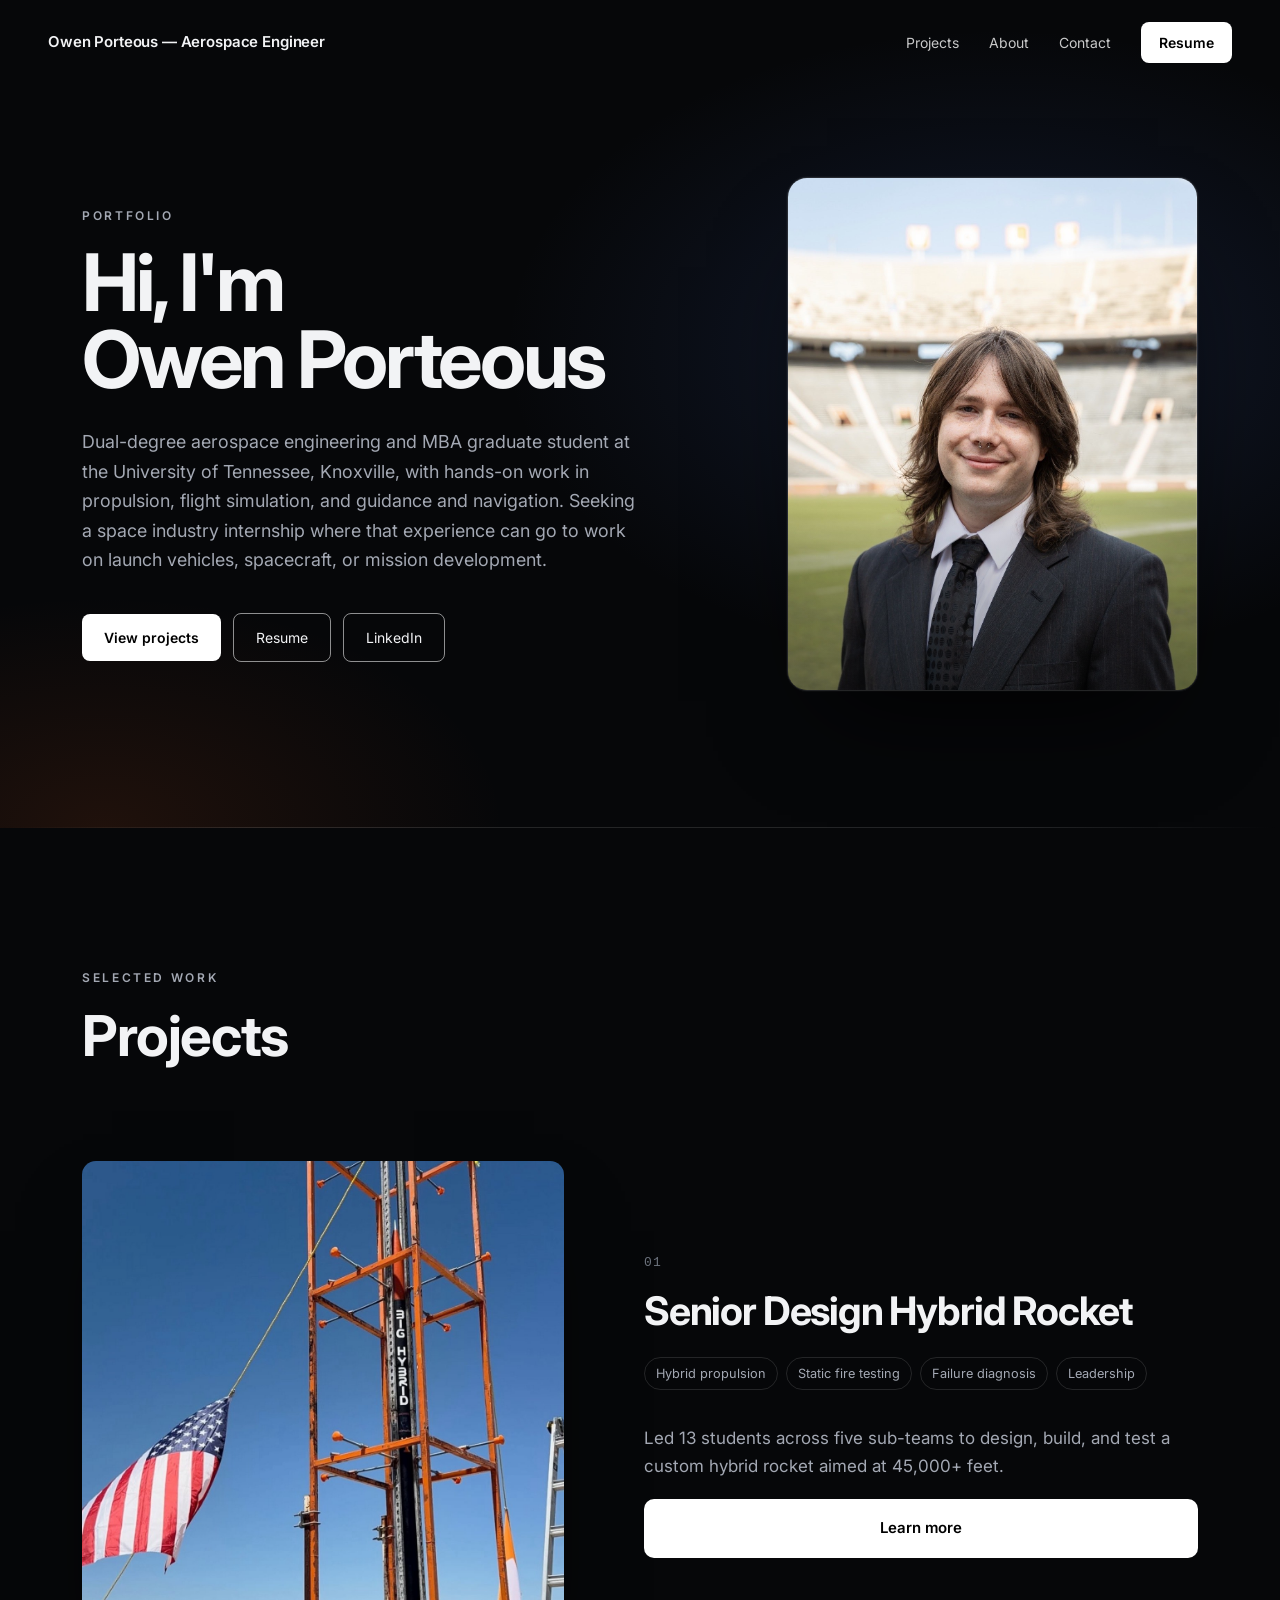
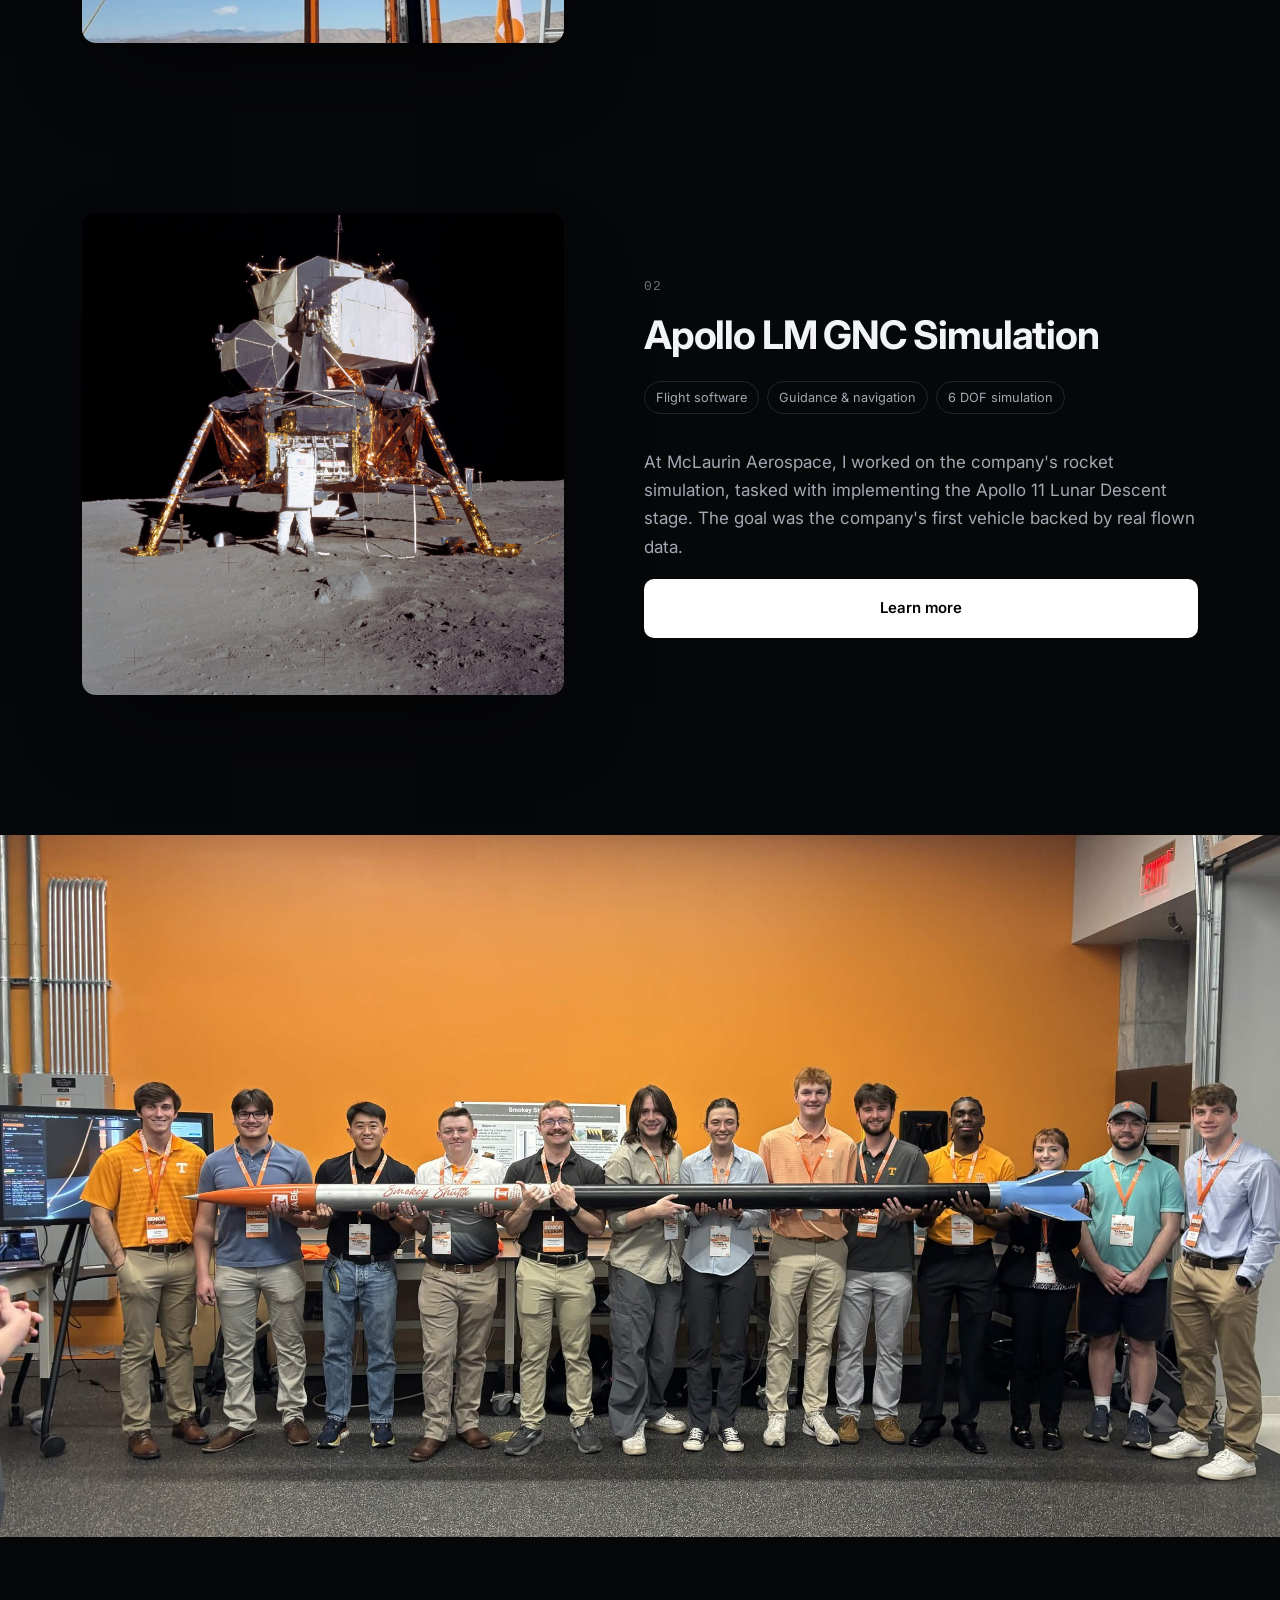
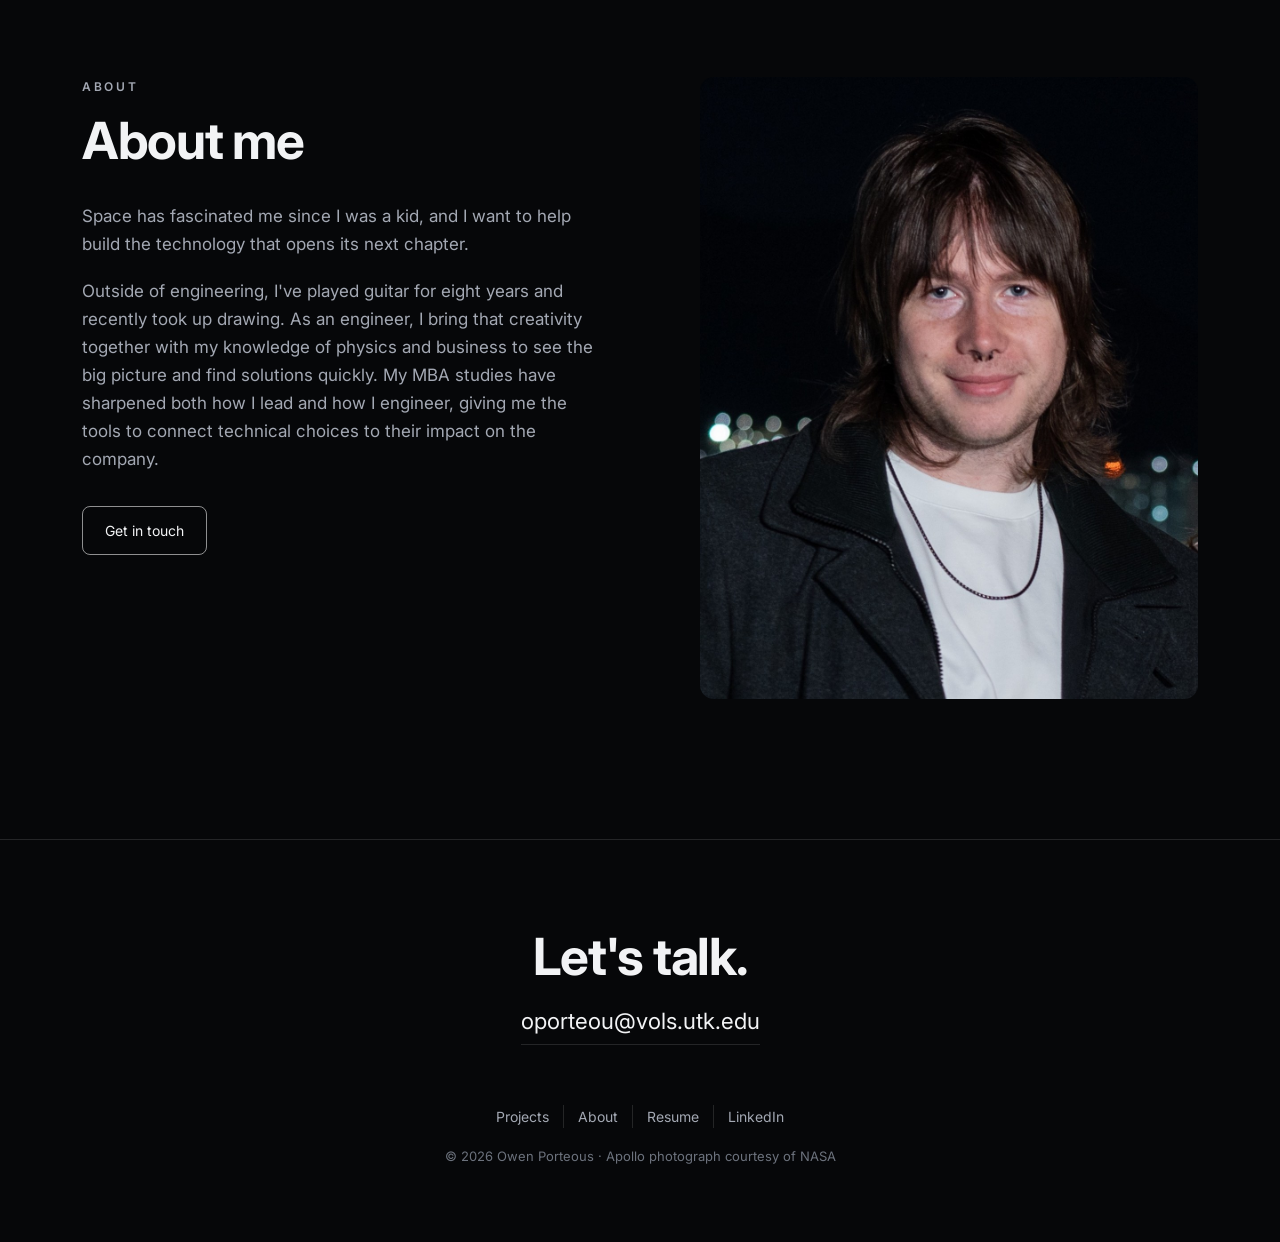
==== index.html @ 9fbc8aa0 "Add files via upload" ====
<!doctype html>
<html lang="en">
<head>
  <meta charset="utf-8">
  <meta name="viewport" content="width=device-width, initial-scale=1">
  <title>Owen Porteous — Portfolio</title>
  <meta name="description" content="Portfolio of Owen Porteous, a dual-degree aerospace engineering and MBA graduate student at the University of Tennessee, Knoxville.">
  <link rel="icon" href="assets/favicon.svg" type="image/svg+xml">
  <link rel="icon" href="assets/favicon-32.png" sizes="32x32" type="image/png">
  <link rel="apple-touch-icon" href="assets/apple-touch-icon.png">
  <meta property="og:type" content="website">
  <meta property="og:title" content="Owen Porteous — Portfolio">
  <meta property="og:description" content="Portfolio of Owen Porteous, a dual-degree aerospace engineering and MBA graduate student at the University of Tennessee, Knoxville.">
  <meta property="og:image" content="assets/share-card.jpg">
  <meta name="twitter:card" content="summary_large_image">
  <link rel="preconnect" href="https://fonts.googleapis.com">
  <link rel="preconnect" href="https://fonts.gstatic.com" crossorigin>
  <link href="https://fonts.googleapis.com/css2?family=Inter:wght@400;500;600;700&display=swap" rel="stylesheet">
  <link rel="stylesheet" href="style.css">
</head>
<body>

  <nav class="nav">
    <a class="brand" href="index.html">Owen Porteous<span class="hide-sm"> — Aerospace Engineer</span></a>
    <div class="nav-links">
      <a href="#projects">Projects</a>
      <a href="#about" class="hide-sm">About</a>
      <a href="#contact" class="hide-sm">Contact</a>
      <a class="btn-resume" href="assets/Owen-Porteous-Resume.pdf" target="_blank" rel="noopener">Resume</a>
    </div>
  </nav>

  <header class="intro">
    <div class="intro-grid">
      <div class="intro-copy">
        <span class="eyebrow">Portfolio</span>
        <h1>Hi, I'm<br>Owen Porteous</h1>
        <p class="intro-sub">Dual-degree aerospace engineering and MBA graduate student at the University of Tennessee, Knoxville, with hands-on work in propulsion, flight simulation, and guidance and navigation. Seeking a space industry internship where that experience can go to work on launch vehicles, spacecraft, or mission development.</p>
        <div class="intro-actions">
          <a class="btn-solid" href="#projects">View projects</a>
          <a class="btn-outline" href="assets/Owen-Porteous-Resume.pdf" target="_blank" rel="noopener">Resume</a>
          <a class="btn-outline" href="https://www.linkedin.com/in/OwenPorteous" target="_blank" rel="noopener">LinkedIn</a>
        </div>
      </div>
      <figure class="headshot">
        <img class="fill" src="assets/headshot.jpg" alt="Portrait of Owen Porteous" style="object-position: 50% 32%">
      </figure>
    </div>
  </header>

  <section class="section" id="projects">
    <div class="wrap">
      <span class="eyebrow reveal">Selected work</span>
      <h2 class="section-title reveal">Projects</h2>

      <article class="project-row reveal">
        <a class="project-media" href="hybrid-rocket.html">
          <img class="fill" src="assets/launch-stand.jpg" alt="Hybrid rocket on the launch tower in the Mojave Desert" style="object-position: 50% 38%">
        </a>
        <div class="project-text">
          <span class="project-num">01</span>
          <h3>Senior Design Hybrid Rocket</h3>
          <ul class="tags">
            <li>Hybrid propulsion</li>
            <li>Static fire testing</li>
            <li>Failure diagnosis</li>
            <li>Leadership</li>
          </ul>
          <p>Led 13 students across five sub-teams to design, build, and test a custom hybrid rocket aimed at 45,000+ feet.</p>
          <a class="btn-block" href="hybrid-rocket.html">Learn more</a>
        </div>
      </article>

      <article class="project-row reveal">
        <a class="project-media" href="mclaurin-apollo-11.html">
          <img class="fill" src="assets/nasa-lm-eagle-surface.jpg" alt="The Apollo 11 Lunar Module Eagle on the lunar surface (NASA photo AS11-40-5927)" style="object-position: 50% 45%">
        </a>
        <div class="project-text">
          <span class="project-num">02</span>
          <h3>Apollo LM GNC Simulation</h3>
          <ul class="tags">
            <li>Flight software</li>
            <li>Guidance &amp; navigation</li>
            <li>6 DOF simulation</li>
          </ul>
          <p>At McLaurin Aerospace, I worked on the company's rocket simulation, tasked with implementing the Apollo 11 Lunar Descent stage. The goal was the company's first vehicle backed by real flown data.</p>
          <a class="btn-block" href="mclaurin-apollo-11.html">Learn more</a>
        </div>
      </article>
    </div>
  </section>

  <div class="band">
    <img class="fill" src="assets/team-expo.jpg" alt="The 13-person senior design team holding the rocket" style="object-position: 50% 52%">
  </div>

  <section class="section" id="about">
    <div class="wrap about">
      <div class="reveal">
        <span class="eyebrow">About</span>
        <h2>About me</h2>
        <p>Space has fascinated me since I was a kid, and I want to help build the technology that opens its next chapter.</p>
        <p>Outside of engineering, I've played guitar for eight years and recently took up drawing. As an engineer, I bring that creativity together with my knowledge of physics and business to see the big picture and find solutions quickly. My MBA studies have sharpened both how I lead and how I engineer, giving me the tools to connect technical choices to their impact on the company.</p>
        <a class="btn-outline" href="#contact">Get in touch</a>
      </div>
      <figure class="reveal">
        <div class="about-photo">
          <img class="fill" src="assets/about.jpg" alt="Owen Porteous at night with city lights behind" style="object-position: 50% 40%">
        </div>
      </figure>
    </div>
  </section>

  <footer class="footer" id="contact">
    <div class="wrap">
      <h2 class="footer-cta reveal">Let's talk.</h2>
      <a class="footer-email" href="mailto:oporteou@vols.utk.edu">oporteou@vols.utk.edu</a>
      <div class="footer-links">
        <a href="#projects">Projects</a>
        <a href="#about">About</a>
        <a href="assets/Owen-Porteous-Resume.pdf" target="_blank" rel="noopener">Resume</a>
        <a href="https://www.linkedin.com/in/OwenPorteous" target="_blank" rel="noopener">LinkedIn</a>
      </div>
      <p class="copyright">© 2026 Owen Porteous · Apollo photograph courtesy of NASA</p>
    </div>
  </footer>

  <script src="script.js"></script>
</body>
</html>
---- style.css ----
:root {
  --bg: #060709;
  --bg-raised: #0d0f13;
  --line: rgba(255, 255, 255, 0.12);
  --text: #f2f3f5;
  --muted: #a3a8b3;
  --faint: #6c727d;
  --max: 1180px;
  --radius: 14px;
  --ease: cubic-bezier(0.2, 0.7, 0.2, 1);
}

* { box-sizing: border-box; }
html { scroll-behavior: smooth; }
body {
  margin: 0;
  background: var(--bg);
  color: var(--text);
  font-family: "Inter", system-ui, -apple-system, "Segoe UI", Roboto, sans-serif;
  font-size: 17px;
  line-height: 1.65;
  -webkit-font-smoothing: antialiased;
}
a { color: inherit; text-decoration: none; }
img { max-width: 100%; display: block; }
h1, h2, h3 { margin: 0; letter-spacing: -0.025em; line-height: 1.05; font-weight: 700; }
p { margin: 0 0 1.1em; }

.wrap { max-width: var(--max); margin: 0 auto; padding: 0 32px; }

.nav {
  position: fixed;
  inset: 0 0 auto 0;
  z-index: 50;
  display: flex;
  align-items: center;
  justify-content: space-between;
  padding: 22px 48px;
  transition: background 0.4s var(--ease), padding 0.4s var(--ease), border-color 0.4s;
  border-bottom: 1px solid transparent;
}
.nav.scrolled {
  background: rgba(6, 7, 9, 0.78);
  backdrop-filter: blur(14px);
  -webkit-backdrop-filter: blur(14px);
  padding: 14px 48px;
  border-color: var(--line);
}
.brand { font-weight: 600; font-size: 15px; letter-spacing: -0.01em; }
.nav-links { display: flex; align-items: center; gap: 30px; font-size: 14px; }
.nav-links a:not(.btn-resume) { color: rgba(255, 255, 255, 0.78); transition: color 0.2s; }
.nav-links a:not(.btn-resume):hover { color: #fff; }
.btn-resume {
  padding: 9px 18px;
  border-radius: 8px;
  background: #fff;
  color: #000;
  font-weight: 600;
  transition: transform 0.2s var(--ease), background 0.2s;
}
.btn-resume:hover { transform: translateY(-1px); background: #e6e8ec; }

.hero {
  position: relative;
  height: 100vh;
  min-height: 640px;
  display: flex;
  align-items: flex-end;
  overflow: hidden;
}
.hero-media { position: absolute; inset: 0; animation: slow-zoom 9s var(--ease) both; }
.hero::after {
  content: "";
  position: absolute;
  inset: 0;
  background:
    linear-gradient(90deg, rgba(6, 7, 9, 0.6) 0%, rgba(6, 7, 9, 0.25) 45%, rgba(6, 7, 9, 0) 70%),
    linear-gradient(180deg, rgba(6, 7, 9, 0.35) 0%, rgba(6, 7, 9, 0) 35%, rgba(6, 7, 9, 0.2) 60%, var(--bg) 100%);
  pointer-events: none;
}
.hero-copy { position: relative; z-index: 2; padding: 0 48px 110px; max-width: 900px; }
.hero h1 { font-size: clamp(3rem, 7.4vw, 6.6rem); letter-spacing: -0.04em; line-height: 0.95; }
@keyframes slow-zoom { from { transform: scale(1.12); } to { transform: scale(1); } }

.intro {
  position: relative;
  min-height: 92vh;
  display: flex;
  align-items: center;
  padding: 140px 0 100px;
  overflow: hidden;
  background:
    radial-gradient(ellipse 55% 55% at 78% 42%, rgba(70, 105, 190, 0.20) 0%, transparent 70%),
    radial-gradient(ellipse 45% 40% at 8% 100%, rgba(217, 89, 28, 0.12) 0%, transparent 70%),
    var(--bg);
}
.intro::after {
  content: "";
  position: absolute;
  inset: auto 0 0 0;
  height: 1px;
  background: linear-gradient(90deg, transparent, var(--line) 20%, var(--line) 80%, transparent);
}
.intro-grid {
  width: 100%;
  max-width: var(--max);
  margin: 0 auto;
  padding: 0 32px;
  display: grid;
  grid-template-columns: 1.2fr 0.8fr;
  gap: 88px;
  align-items: center;
}
.intro h1 { font-size: clamp(3rem, 6.2vw, 5.4rem); letter-spacing: -0.04em; line-height: 0.98; }
.intro-sub { margin: 28px 0 38px; max-width: 560px; font-size: clamp(1.05rem, 1.4vw, 1.2rem); color: var(--muted); }
.intro-actions { display: flex; flex-wrap: wrap; gap: 12px; align-items: center; }
.intro-actions .btn-outline { margin-top: 0; }
.btn-solid {
  display: inline-block;
  padding: 12px 22px;
  border-radius: 8px;
  background: #fff;
  color: #000;
  font-size: 14px;
  font-weight: 600;
  transition: background 0.25s, transform 0.25s var(--ease);
}
.btn-solid:hover { background: #e6e8ec; transform: translateY(-1px); }
.headshot {
  position: relative;
  aspect-ratio: 4 / 5;
  border-radius: 20px;
  overflow: hidden;
  border: 1px solid var(--line);
  box-shadow: 0 50px 100px -40px rgba(0, 0, 0, 0.9), 0 0 0 1px rgba(255, 255, 255, 0.03);
}
.headshot::after {
  content: "";
  position: absolute;
  inset: 0;
  background: linear-gradient(180deg, transparent 60%, rgba(6, 7, 9, 0.35) 100%);
}
.intro-copy > * { animation: rise 1s var(--ease) both; }
.intro-copy > :nth-child(2) { animation-delay: 0.08s; }
.intro-copy > :nth-child(3) { animation-delay: 0.16s; }
.intro-copy > :nth-child(4) { animation-delay: 0.24s; }
.headshot { animation: rise 1.2s 0.1s var(--ease) both; }
@keyframes rise { from { opacity: 0; transform: translateY(24px); } to { opacity: 1; transform: none; } }

@media (prefers-reduced-motion: reduce) {
  .intro-copy > *, .headshot { animation: none; }
}
@media (max-width: 860px) {
  .intro { min-height: 0; padding: 110px 0 80px; }
  .intro-grid { grid-template-columns: 1fr; gap: 40px; padding: 0 22px; }
  .headshot { order: -1; width: 62%; max-width: 280px; }
}

.section { padding: 140px 0; }
.section + .section { border-top: 1px solid var(--line); }
.eyebrow {
  display: block;
  margin-bottom: 18px;
  font-size: 12px;
  font-weight: 600;
  letter-spacing: 0.22em;
  text-transform: uppercase;
  color: var(--muted);
}
.section-title { font-size: clamp(2.2rem, 4.4vw, 3.6rem); margin-bottom: 96px; }

.project-row {
  display: grid;
  grid-template-columns: 1fr 1.15fr;
  gap: 80px;
  align-items: center;
}
.project-row + .project-row { margin-top: 170px; }
.project-media {
  aspect-ratio: 1 / 1;
  border-radius: var(--radius);
  overflow: hidden;
  box-shadow: 0 40px 80px -30px rgba(0, 0, 0, 0.8);
}
.project-media > * { transition: transform 1.2s var(--ease); }
.project-row:hover .project-media > * { transform: scale(1.04); }
.project-num { font: 500 13px/1 ui-monospace, Consolas, monospace; color: var(--faint); letter-spacing: 0.1em; }
.project-text { container-type: inline-size; min-width: 0; }
.project-text h3 { margin: 16px 0 26px; font-size: clamp(1.2rem, 7.1cqi, 3rem); white-space: nowrap; letter-spacing: -0.03em; }
.project-text p { color: var(--muted); }
.tags { display: flex; flex-wrap: nowrap; gap: 8px; margin: 6px 0 34px; padding: 0; list-style: none; }
.tags li { padding: 5px 11px; border: 1px solid var(--line); border-radius: 999px; font-size: clamp(11px, 2.3cqi, 13px); color: var(--muted); white-space: nowrap; }
.btn-block {
  display: block;
  width: 100%;
  padding: 17px;
  border-radius: 10px;
  background: #fff;
  color: #000;
  font-size: 15px;
  font-weight: 600;
  text-align: center;
  transition: background 0.25s, transform 0.25s var(--ease);
}
.btn-block:hover { background: #e6e8ec; transform: translateY(-2px); }

.band { position: relative; height: 78vh; min-height: 440px; overflow: hidden; }

.about { display: grid; grid-template-columns: 1.05fr 1fr; gap: 96px; align-items: start; }
.about h2 { font-size: clamp(2.2rem, 4vw, 3.2rem); margin-bottom: 34px; }
.about p { color: var(--muted); }
.btn-outline {
  display: inline-block;
  margin-top: 14px;
  padding: 12px 22px;
  border: 1px solid rgba(255, 255, 255, 0.55);
  border-radius: 8px;
  font-size: 14px;
  transition: background 0.25s, color 0.25s;
}
.btn-outline:hover { background: #fff; color: #000; }
figure { margin: 0; }
.about-photo { aspect-ratio: 4 / 5; border-radius: var(--radius); overflow: hidden; }

.footer { padding: 90px 0 60px; border-top: 1px solid var(--line); text-align: center; }
.footer-cta { font-size: clamp(2rem, 4vw, 3.2rem); margin-bottom: 20px; }
.footer-email { display: inline-block; font-size: clamp(1.1rem, 2vw, 1.4rem); border-bottom: 1px solid var(--line); padding-bottom: 4px; margin-bottom: 60px; }
.footer-links { display: flex; justify-content: center; flex-wrap: wrap; gap: 0; font-size: 14px; }
.footer-links a { padding: 0 14px; color: var(--muted); }
.footer-links a + a { border-left: 1px solid var(--line); }
.footer-links a:hover { color: #fff; }
.copyright { margin-top: 18px; font-size: 13px; color: var(--faint); }

.project-hero { height: 88vh; }
.project-hero h1 { font-size: clamp(2.8rem, 6.4vw, 5.6rem); }
.back-link { display: inline-block; margin-bottom: 26px; font-size: 13px; letter-spacing: 0.14em; text-transform: uppercase; color: rgba(255, 255, 255, 0.7); }
.back-link:hover { color: #fff; }

.facts { display: grid; grid-template-columns: repeat(4, 1fr); border-top: 1px solid var(--line); border-bottom: 1px solid var(--line); }
.fact { padding: 30px 24px; }
.fact + .fact { border-left: 1px solid var(--line); }
.fact dt { font-size: 12px; font-weight: 600; letter-spacing: 0.18em; text-transform: uppercase; color: var(--faint); margin-bottom: 8px; }
.fact dd { margin: 0; font-size: 16px; }

.prose { max-width: 760px; }
.prose h2, .split h2 { font-size: clamp(1.8rem, 3vw, 2.4rem); margin-bottom: 28px; }
.prose p, .split p { color: var(--muted); }
.story { padding: 120px 0 0; }
.split { display: grid; grid-template-columns: 1fr 1fr; gap: 80px; align-items: center; }
.split.flip > :first-child { order: 2; }
.split-media { aspect-ratio: 4 / 3; border-radius: var(--radius); overflow: hidden; }
.gallery { display: grid; grid-template-columns: 1fr 1fr; gap: 20px; margin-top: 120px; }
.gallery .shot { aspect-ratio: 3 / 2; border-radius: var(--radius); overflow: hidden; }
.gallery .shot.wide { grid-column: 1 / -1; aspect-ratio: 21 / 9; }
.callout { margin: 120px 0 0; padding: 48px 0 0; border-top: 1px solid var(--line); }
.callout h2 { font-size: clamp(1.8rem, 3vw, 2.4rem); margin-bottom: 18px; }
.callout p { color: var(--muted); }

.next { position: relative; display: flex; align-items: flex-end; height: 70vh; min-height: 420px; margin-top: 160px; overflow: hidden; }
.next > .fill { transition: transform 1.4s var(--ease); }
.next:hover > .fill { transform: scale(1.04); }
.next::after { content: ""; position: absolute; inset: 0; background: linear-gradient(180deg, rgba(6, 7, 9, 0.1), rgba(6, 7, 9, 0.85)); }
.next-copy { position: relative; z-index: 2; padding: 0 48px 80px; }
.next-copy h2 { font-size: clamp(2.4rem, 5.4vw, 4.6rem); }
.next-copy .eyebrow { color: rgba(255, 255, 255, 0.7); }

.fill { width: 100%; height: 100%; object-fit: cover; display: block; }
video.fill { background: #000; }

.diagram { background: #fff; display: grid; place-items: center; padding: 24px; }
.diagram img { width: 100%; height: 100%; object-fit: contain; }
.split-media.diagram--wide { aspect-ratio: auto; }
.diagram--wide img { height: auto; }

.split-media.video { aspect-ratio: 16 / 9; }

.infra { display: grid; grid-template-columns: repeat(3, 1fr); border-top: 1px solid var(--line); border-bottom: 1px solid var(--line); }
.infra-item { padding: 34px 28px 30px; }
.infra-item + .infra-item { border-left: 1px solid var(--line); }
.infra-num { font: 500 13px/1 ui-monospace, Consolas, monospace; color: var(--faint); letter-spacing: 0.1em; }
.infra-item h3 { margin: 14px 0 14px; font-size: 1.25rem; letter-spacing: -0.02em; line-height: 1.2; }
.infra-item p { margin: 0; color: var(--muted); font-size: 0.95rem; }
.story > h2 { font-size: clamp(1.8rem, 3vw, 2.4rem); margin-bottom: 36px; }
@media (max-width: 860px) {
  .infra { grid-template-columns: 1fr; }
  .infra-item + .infra-item { border-left: 0; border-top: 1px solid var(--line); }
  .infra-item { padding: 28px 4px; }
}

.split-media.logo-card {
  aspect-ratio: auto;
  width: fit-content;
  max-width: 100%;
  margin: 0 auto;
  padding: 24px 32px;
  background: #fff;
  box-shadow: 0 30px 60px -30px rgba(0, 0, 0, 0.8);
}
.logo-card img { display: block; width: 293px; max-width: 100%; height: auto; }

.split-media.flow { aspect-ratio: auto; background: var(--bg-raised); border: 1px solid var(--line); padding: 28px 20px 22px; }
.flow svg { display: block; width: 100%; height: auto; font-family: inherit; }
.flow .box { fill: #141820; stroke: rgba(255, 255, 255, 0.16); stroke-width: 1.2; }
.flow .box--input { stroke: #6f8fd8; }
.flow .box--output { stroke: #e0773a; }
.flow .box--todo { fill: none; stroke: #6c727d; stroke-dasharray: 6 5; }
.flow .t { fill: #f2f3f5; font-size: 18px; font-weight: 600; text-anchor: middle; }
.flow .s { fill: #a3a8b3; font-size: 14px; text-anchor: middle; }
.flow .t--todo { fill: #a3a8b3; }
.flow .arrow { stroke: #8a909b; stroke-width: 1.5; fill: none; }
.flow .arrow--todo { stroke-dasharray: 5 4; }
.flow .bracket { stroke: rgba(255, 255, 255, 0.22); stroke-width: 1.2; fill: none; }
.flow .blabel { fill: #7d838e; font-size: 12px; font-weight: 600; letter-spacing: 0.18em; text-anchor: middle; }
.flow .legend { fill: #a3a8b3; font-size: 14px; }
@media (max-width: 560px) { .split-media.flow { padding: 18px 6px 12px; } }
@media (max-width: 1060px) {
  .split--flow { grid-template-columns: 1fr; gap: 36px; }
  .split--flow.flip > :first-child { order: 0; }
  .split--flow figure { max-width: 560px; }
}

.js .reveal { opacity: 0; transform: translateY(32px); transition: opacity 1s var(--ease), transform 1s var(--ease); }
.js .reveal.in { opacity: 1; transform: none; }

@media (prefers-reduced-motion: reduce) {
  .hero-media { animation: none; }
  .js .reveal { opacity: 1; transform: none; transition: none; }
}

@media (max-width: 860px) {
  body { font-size: 16px; }
  .nav, .nav.scrolled { padding: 14px 20px; }
  .nav-links { gap: 16px; }
  .nav-links .hide-sm, .brand .hide-sm { display: none; }
  .btn-resume { padding: 7px 14px; }
  .hero-copy, .next-copy { padding: 0 22px 80px; }
  .wrap { padding: 0 22px; }
  .section { padding: 96px 0; }
  .section-title { margin-bottom: 56px; }
  .project-row, .about, .split { grid-template-columns: 1fr; gap: 36px; }
  .split.flip > :first-child { order: 0; }
  .project-row + .project-row { margin-top: 110px; }
  .facts { grid-template-columns: 1fr 1fr; }
  .fact:nth-child(3) { border-left: 0; }
  .fact:nth-child(n + 3) { border-top: 1px solid var(--line); }
  .gallery { grid-template-columns: 1fr; }
}

@media (max-width: 1060px) {
  .project-row { grid-template-columns: 1fr; gap: 36px; }
  .project-media { max-width: 560px; }
  .project-row + .project-row { margin-top: 110px; }
}

@media (max-width: 560px) {
  .project-text h3 { white-space: normal; font-size: 1.9rem; }
  .tags { flex-wrap: wrap; }
  .tags li { font-size: 12px; }
}
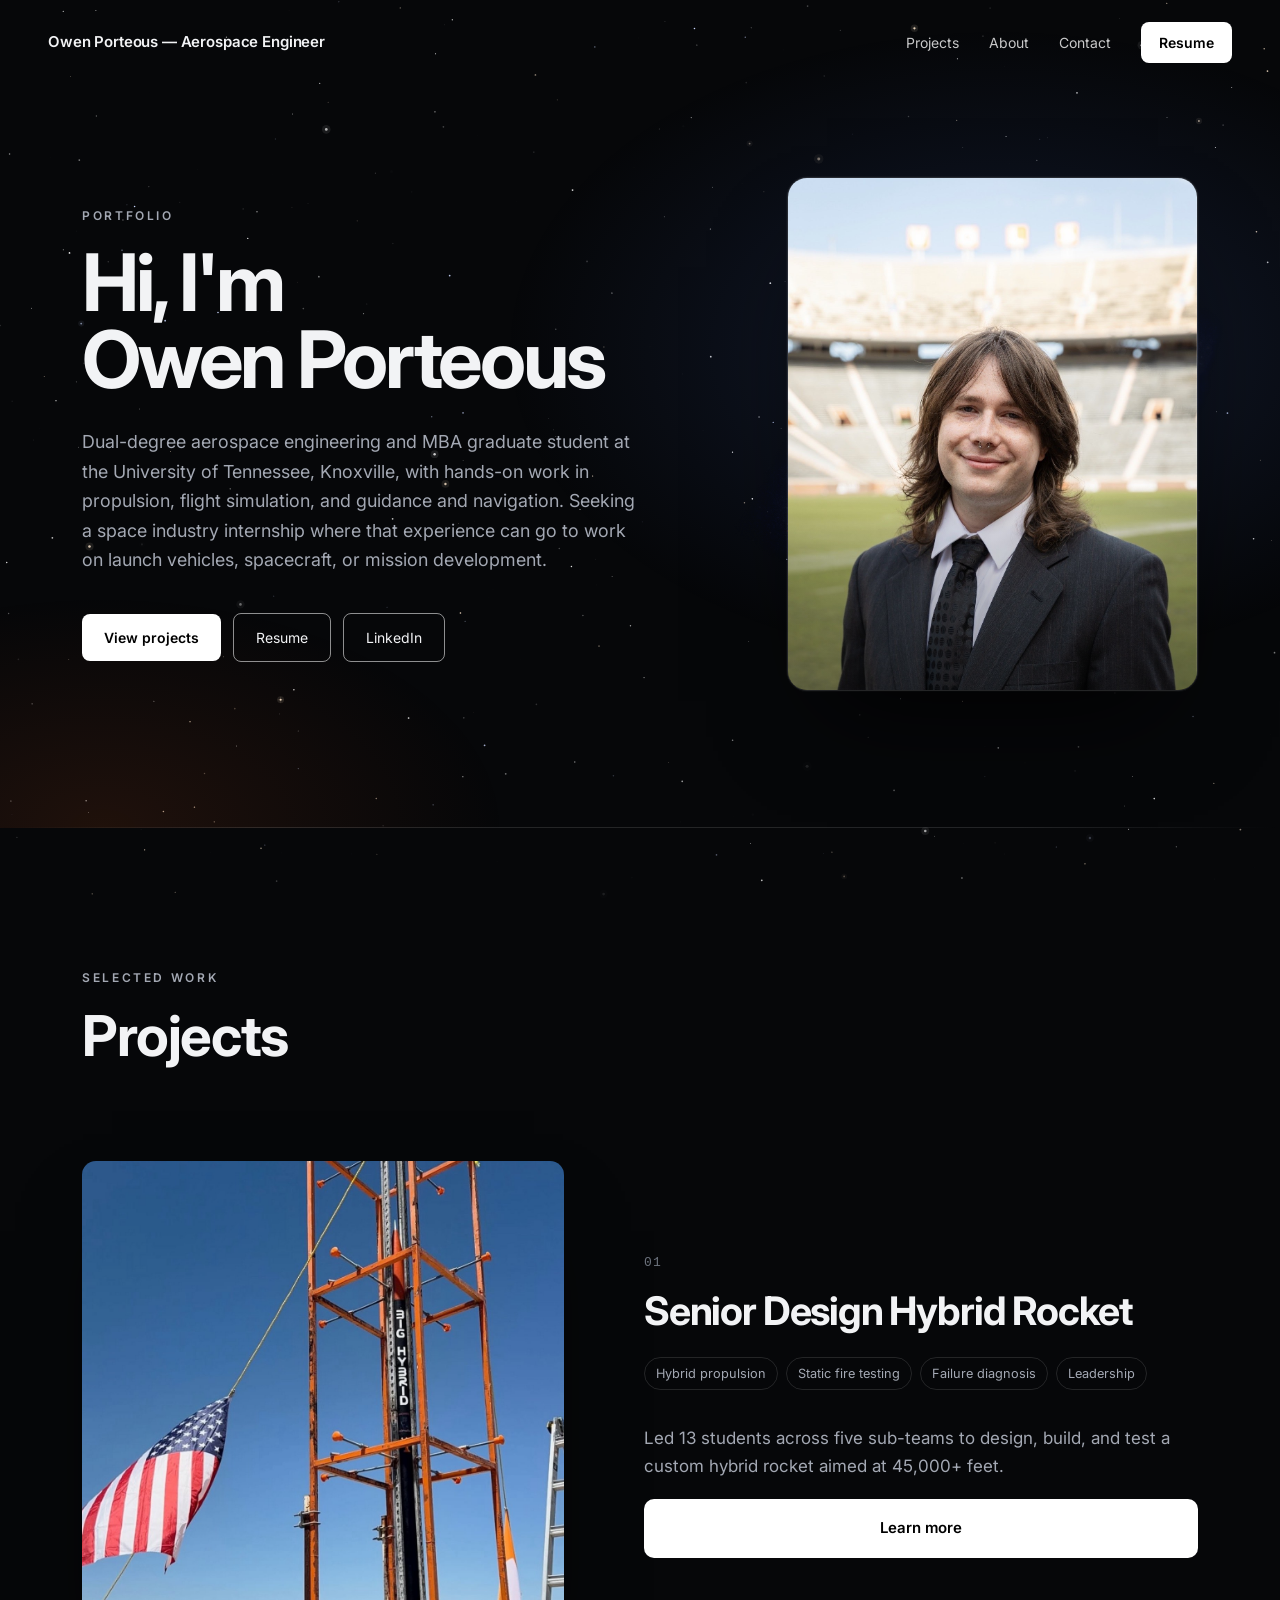
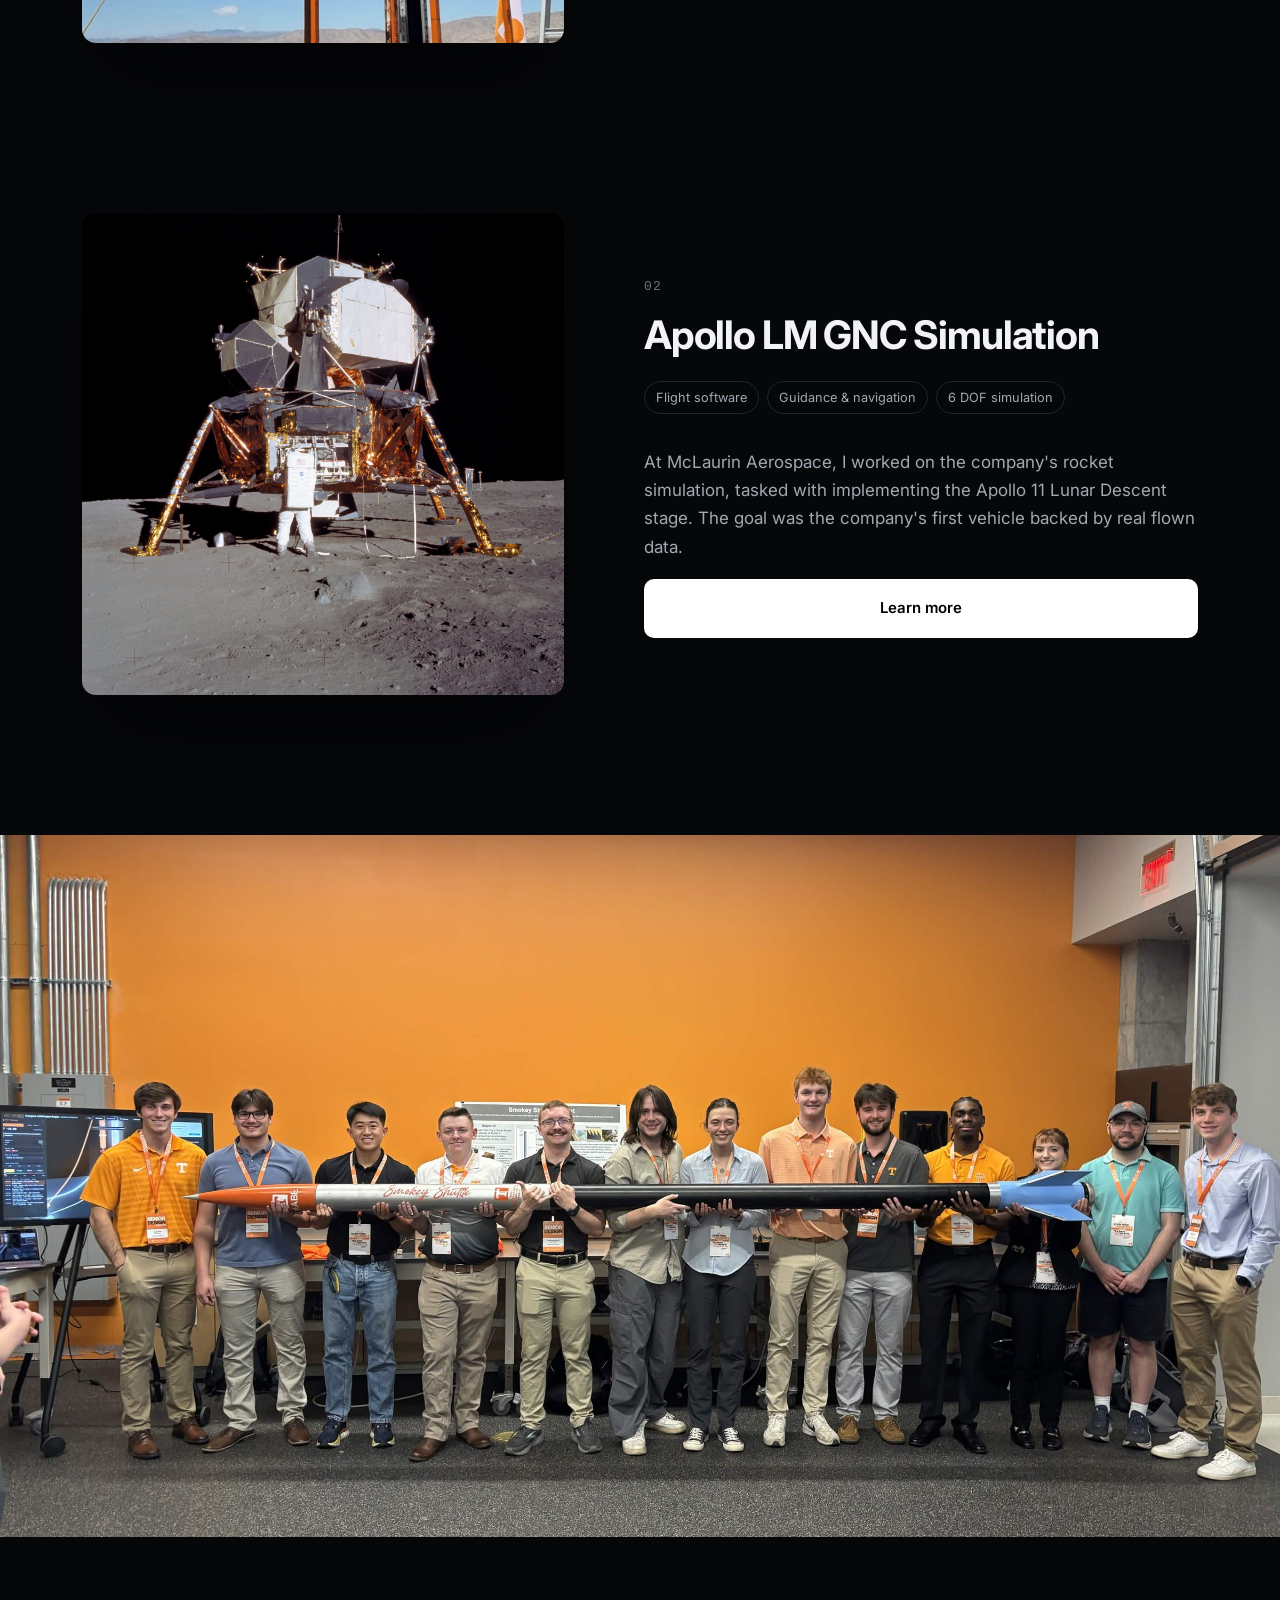
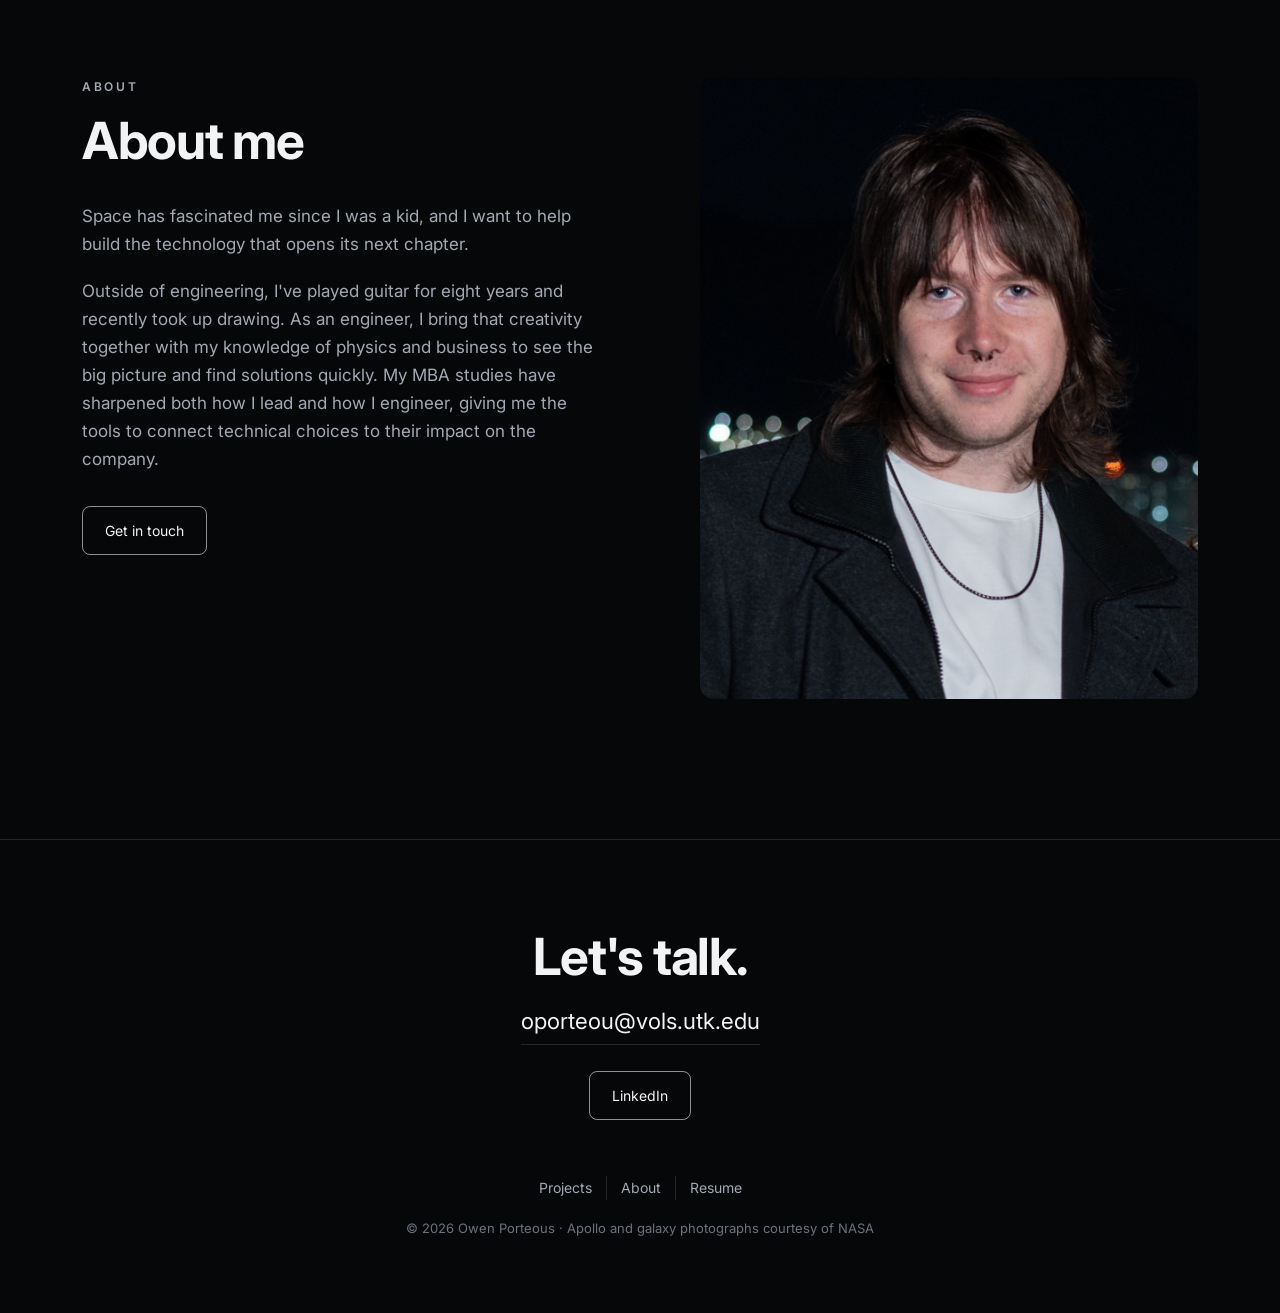
==== commit 960aca66: "Hubble galaxy, denser stars, LinkedIn contact button Co-Authored-By: Claude Opus 5 <noreply@anthropi" ====
--- a/index.html
+++ b/index.html
@@ -11,7 +11,8 @@
   <meta property="og:type" content="website">
   <meta property="og:title" content="Owen Porteous — Portfolio">
   <meta property="og:description" content="Portfolio of Owen Porteous, a dual-degree aerospace engineering and MBA graduate student at the University of Tennessee, Knoxville.">
-  <meta property="og:image" content="assets/share-card.jpg">
+  <meta property="og:url" content="https://owenporteous.github.io/">
+  <meta property="og:image" content="https://owenporteous.github.io/assets/share-card.jpg">
   <meta name="twitter:card" content="summary_large_image">
   <link rel="preconnect" href="https://fonts.googleapis.com">
   <link rel="preconnect" href="https://fonts.gstatic.com" crossorigin>
@@ -115,13 +116,13 @@
     <div class="wrap">
       <h2 class="footer-cta reveal">Let's talk.</h2>
       <a class="footer-email" href="mailto:oporteou@vols.utk.edu">oporteou@vols.utk.edu</a>
+      <div class="footer-actions"><a class="btn-outline" href="https://www.linkedin.com/in/OwenPorteous" target="_blank" rel="noopener">LinkedIn</a></div>
       <div class="footer-links">
         <a href="#projects">Projects</a>
         <a href="#about">About</a>
         <a href="assets/Owen-Porteous-Resume.pdf" target="_blank" rel="noopener">Resume</a>
-        <a href="https://www.linkedin.com/in/OwenPorteous" target="_blank" rel="noopener">LinkedIn</a>
       </div>
-      <p class="copyright">© 2026 Owen Porteous · Apollo photograph courtesy of NASA</p>
+      <p class="copyright">© 2026 Owen Porteous · Apollo and galaxy photographs courtesy of NASA</p>
     </div>
   </footer>
 
--- a/style.css
+++ b/style.css
@@ -28,6 +28,8 @@
 p { margin: 0 0 1.1em; }
 
 .wrap { max-width: var(--max); margin: 0 auto; padding: 0 32px; }
+
+#starfield, #galaxyfield { position: fixed; inset: 0; width: 100%; height: 100%; z-index: -1; pointer-events: none; }
 
 .nav {
   position: fixed;
@@ -92,8 +94,7 @@
   overflow: hidden;
   background:
     radial-gradient(ellipse 55% 55% at 78% 42%, rgba(70, 105, 190, 0.20) 0%, transparent 70%),
-    radial-gradient(ellipse 45% 40% at 8% 100%, rgba(217, 89, 28, 0.12) 0%, transparent 70%),
-    var(--bg);
+    radial-gradient(ellipse 45% 40% at 8% 100%, rgba(217, 89, 28, 0.12) 0%, transparent 70%);
 }
 .intro::after {
   content: "";
@@ -225,7 +226,9 @@
 
 .footer { padding: 90px 0 60px; border-top: 1px solid var(--line); text-align: center; }
 .footer-cta { font-size: clamp(2rem, 4vw, 3.2rem); margin-bottom: 20px; }
-.footer-email { display: inline-block; font-size: clamp(1.1rem, 2vw, 1.4rem); border-bottom: 1px solid var(--line); padding-bottom: 4px; margin-bottom: 60px; }
+.footer-email { display: inline-block; font-size: clamp(1.1rem, 2vw, 1.4rem); border-bottom: 1px solid var(--line); padding-bottom: 4px; margin-bottom: 26px; }
+.footer-actions { margin-bottom: 56px; }
+.footer-actions .btn-outline { margin-top: 0; }
 .footer-links { display: flex; justify-content: center; flex-wrap: wrap; gap: 0; font-size: 14px; }
 .footer-links a { padding: 0 14px; color: var(--muted); }
 .footer-links a + a { border-left: 1px solid var(--line); }
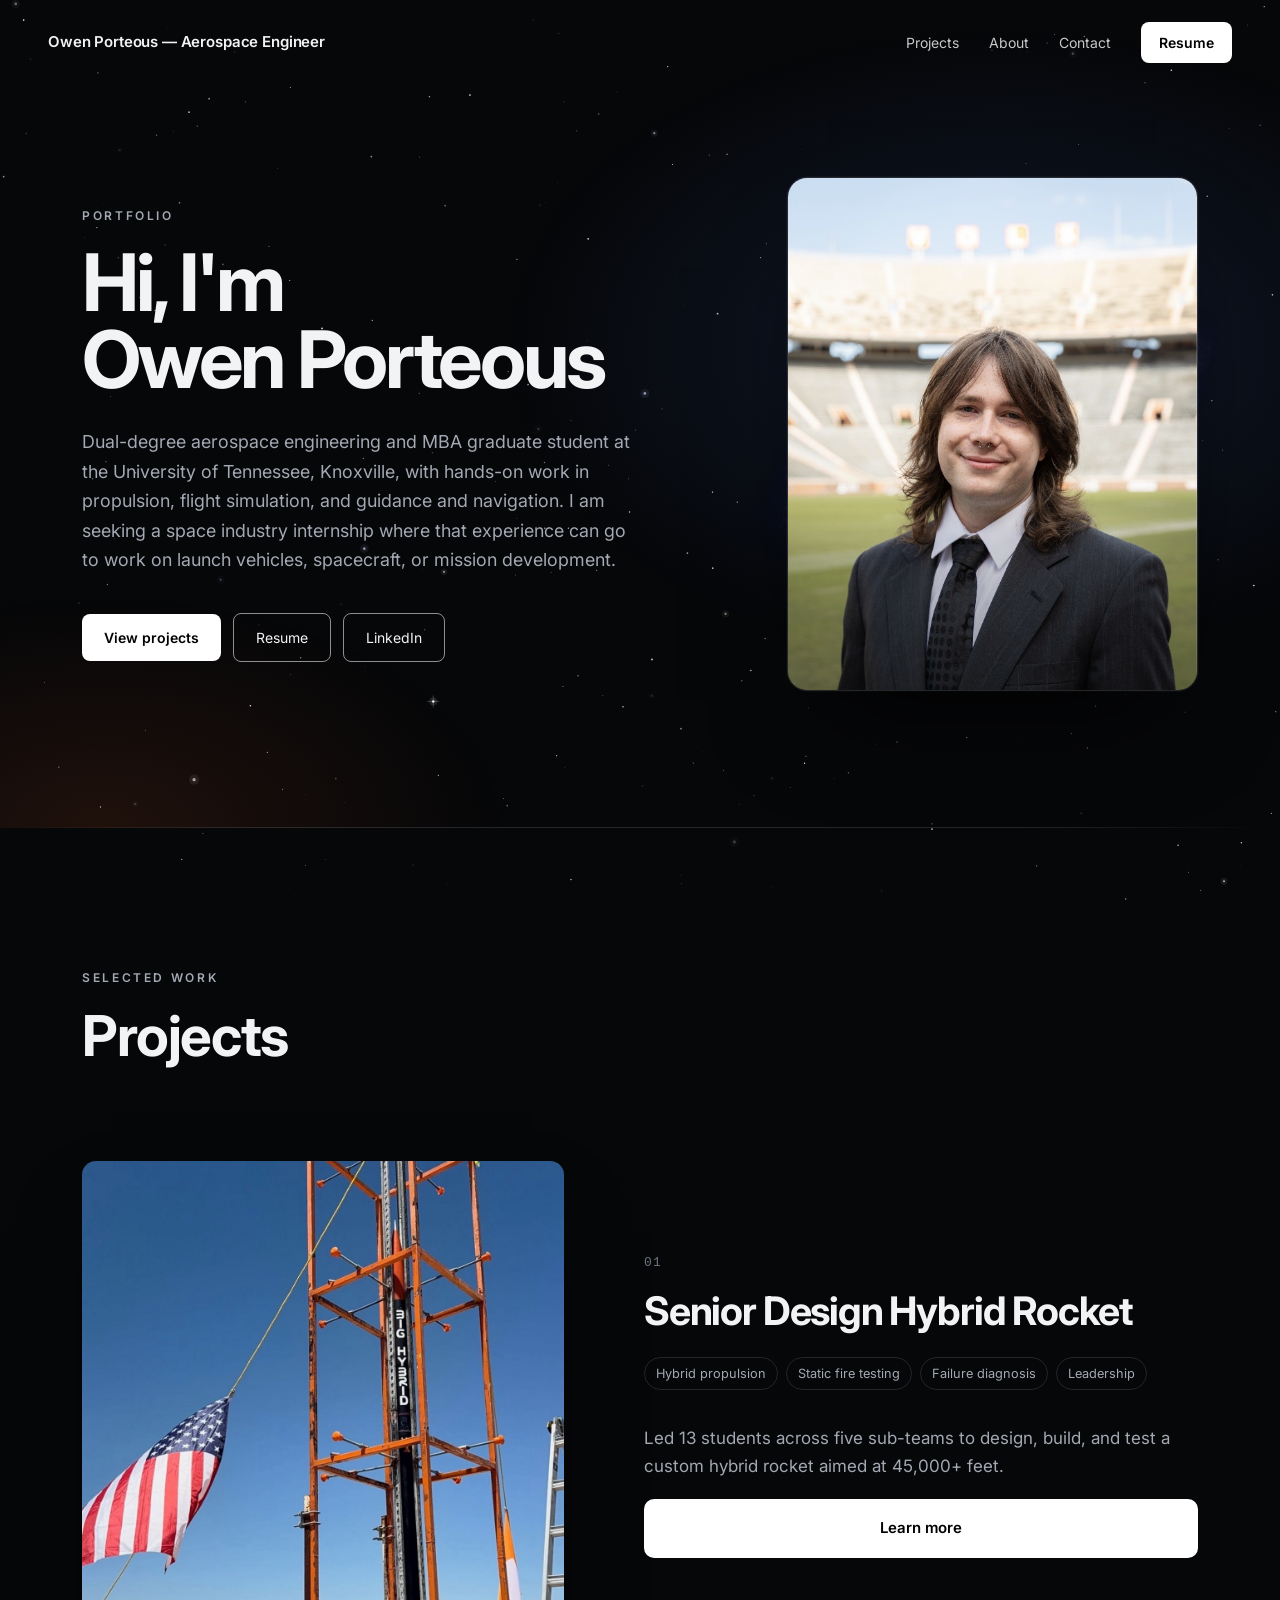
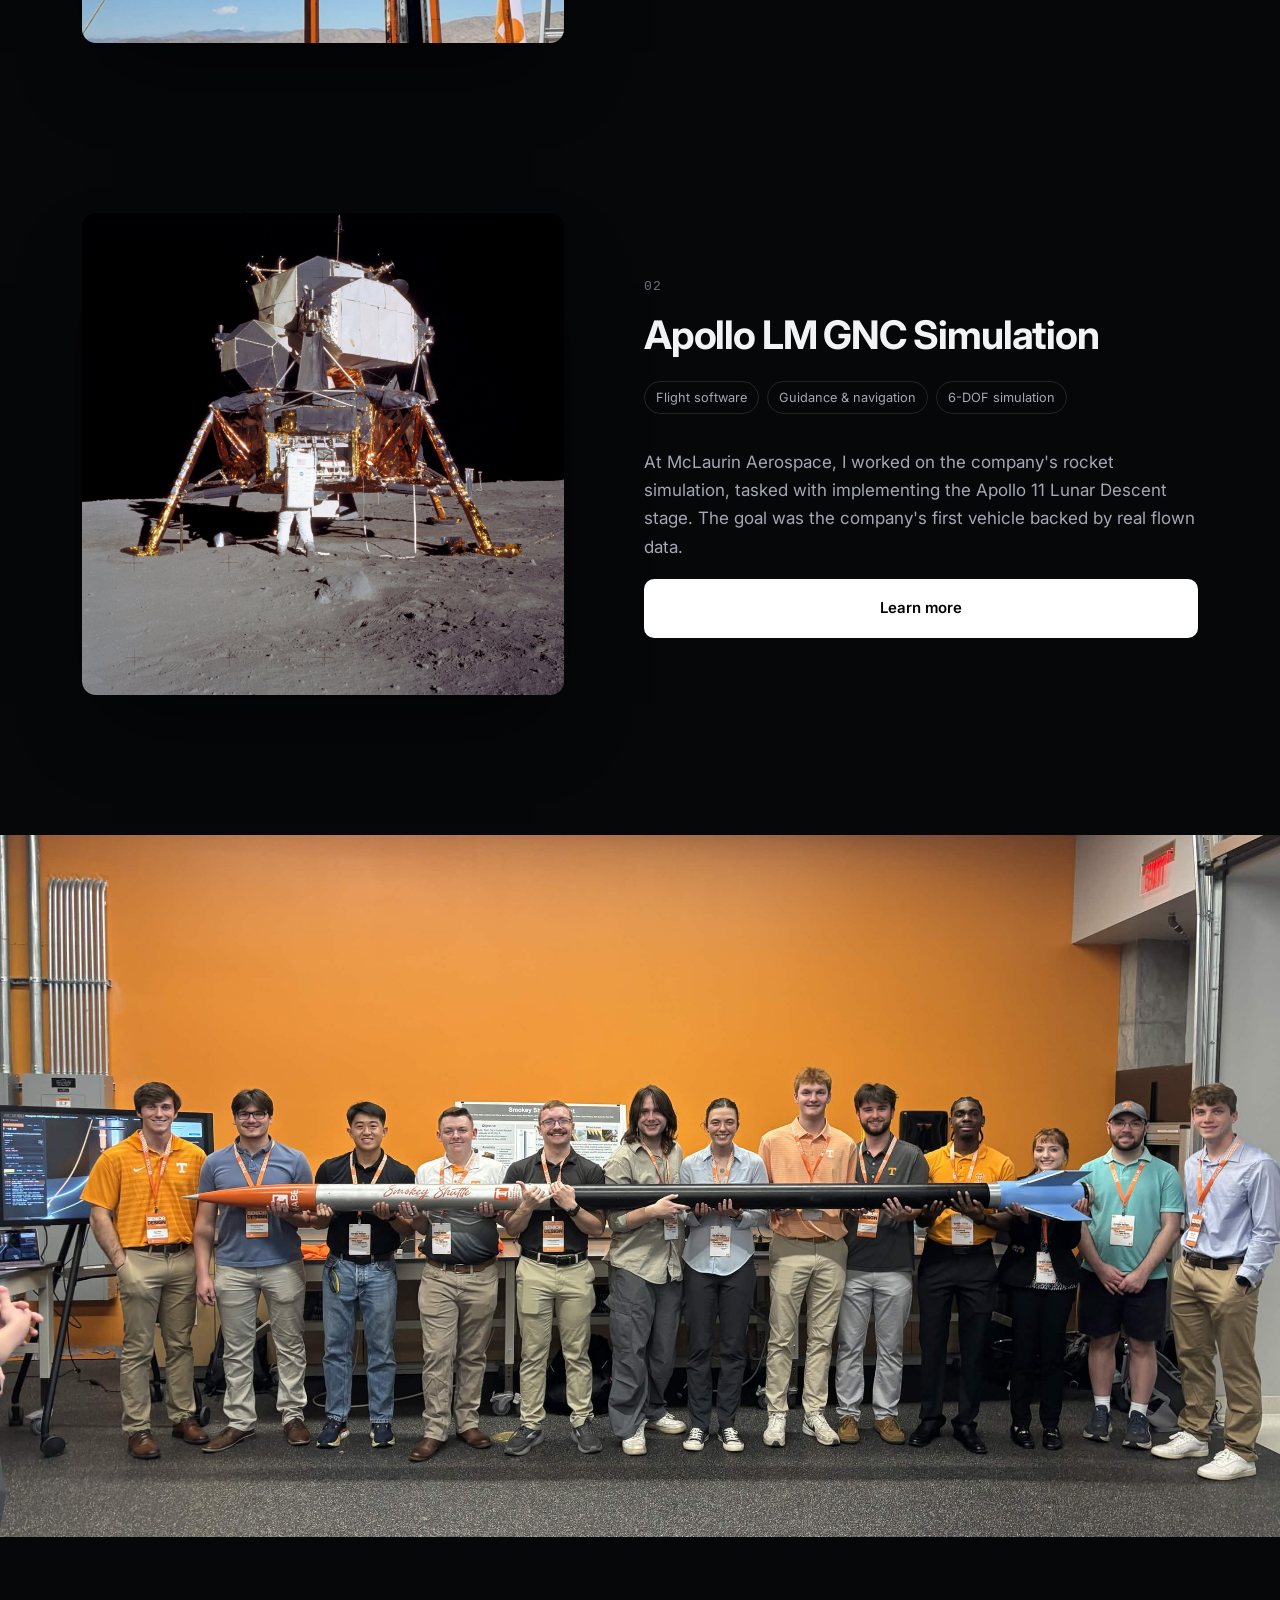
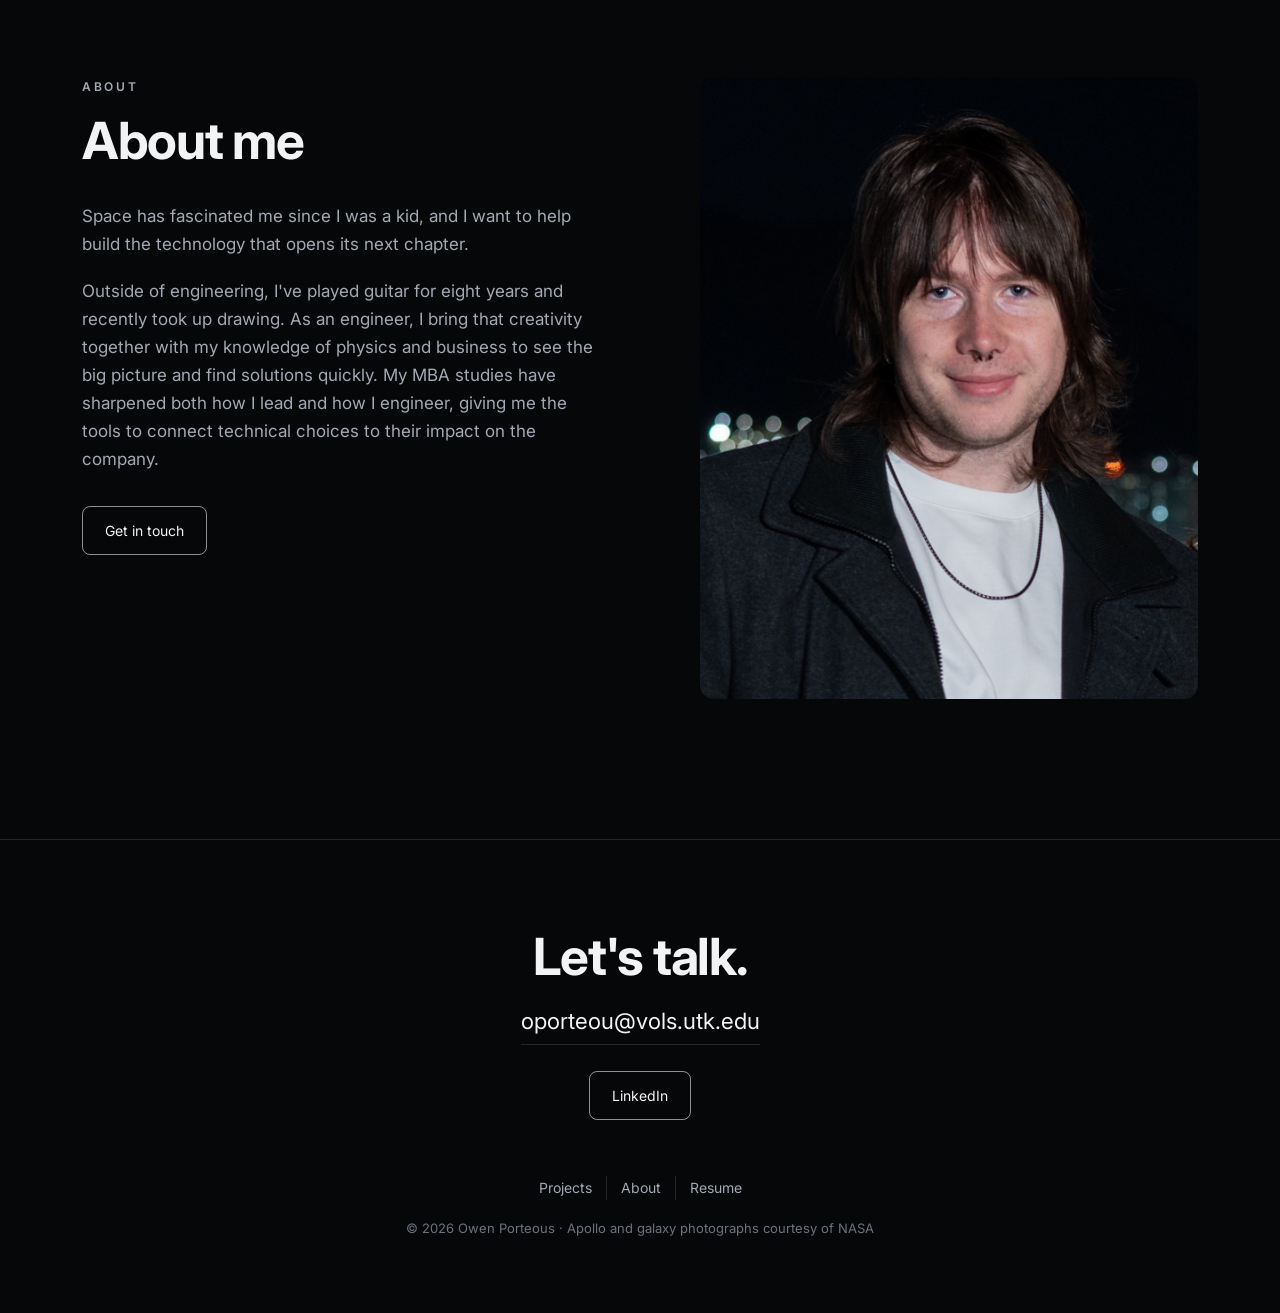
==== commit 20ee2130: "Wording fixes from portfolio review Co-Authored-By: Claude Opus 5 <noreply@anthropic.com>" ====
--- a/index.html
+++ b/index.html
@@ -36,7 +36,7 @@
       <div class="intro-copy">
         <span class="eyebrow">Portfolio</span>
         <h1>Hi, I'm<br>Owen Porteous</h1>
-        <p class="intro-sub">Dual-degree aerospace engineering and MBA graduate student at the University of Tennessee, Knoxville, with hands-on work in propulsion, flight simulation, and guidance and navigation. Seeking a space industry internship where that experience can go to work on launch vehicles, spacecraft, or mission development.</p>
+        <p class="intro-sub">Dual-degree aerospace engineering and MBA graduate student at the University of Tennessee, Knoxville, with hands-on work in propulsion, flight simulation, and guidance and navigation. I am seeking a space industry internship where that experience can go to work on launch vehicles, spacecraft, or mission development.</p>
         <div class="intro-actions">
           <a class="btn-solid" href="#projects">View projects</a>
           <a class="btn-outline" href="assets/Owen-Porteous-Resume.pdf" target="_blank" rel="noopener">Resume</a>
@@ -82,7 +82,7 @@
           <ul class="tags">
             <li>Flight software</li>
             <li>Guidance &amp; navigation</li>
-            <li>6 DOF simulation</li>
+            <li>6-DOF simulation</li>
           </ul>
           <p>At McLaurin Aerospace, I worked on the company's rocket simulation, tasked with implementing the Apollo 11 Lunar Descent stage. The goal was the company's first vehicle backed by real flown data.</p>
           <a class="btn-block" href="mclaurin-apollo-11.html">Learn more</a>
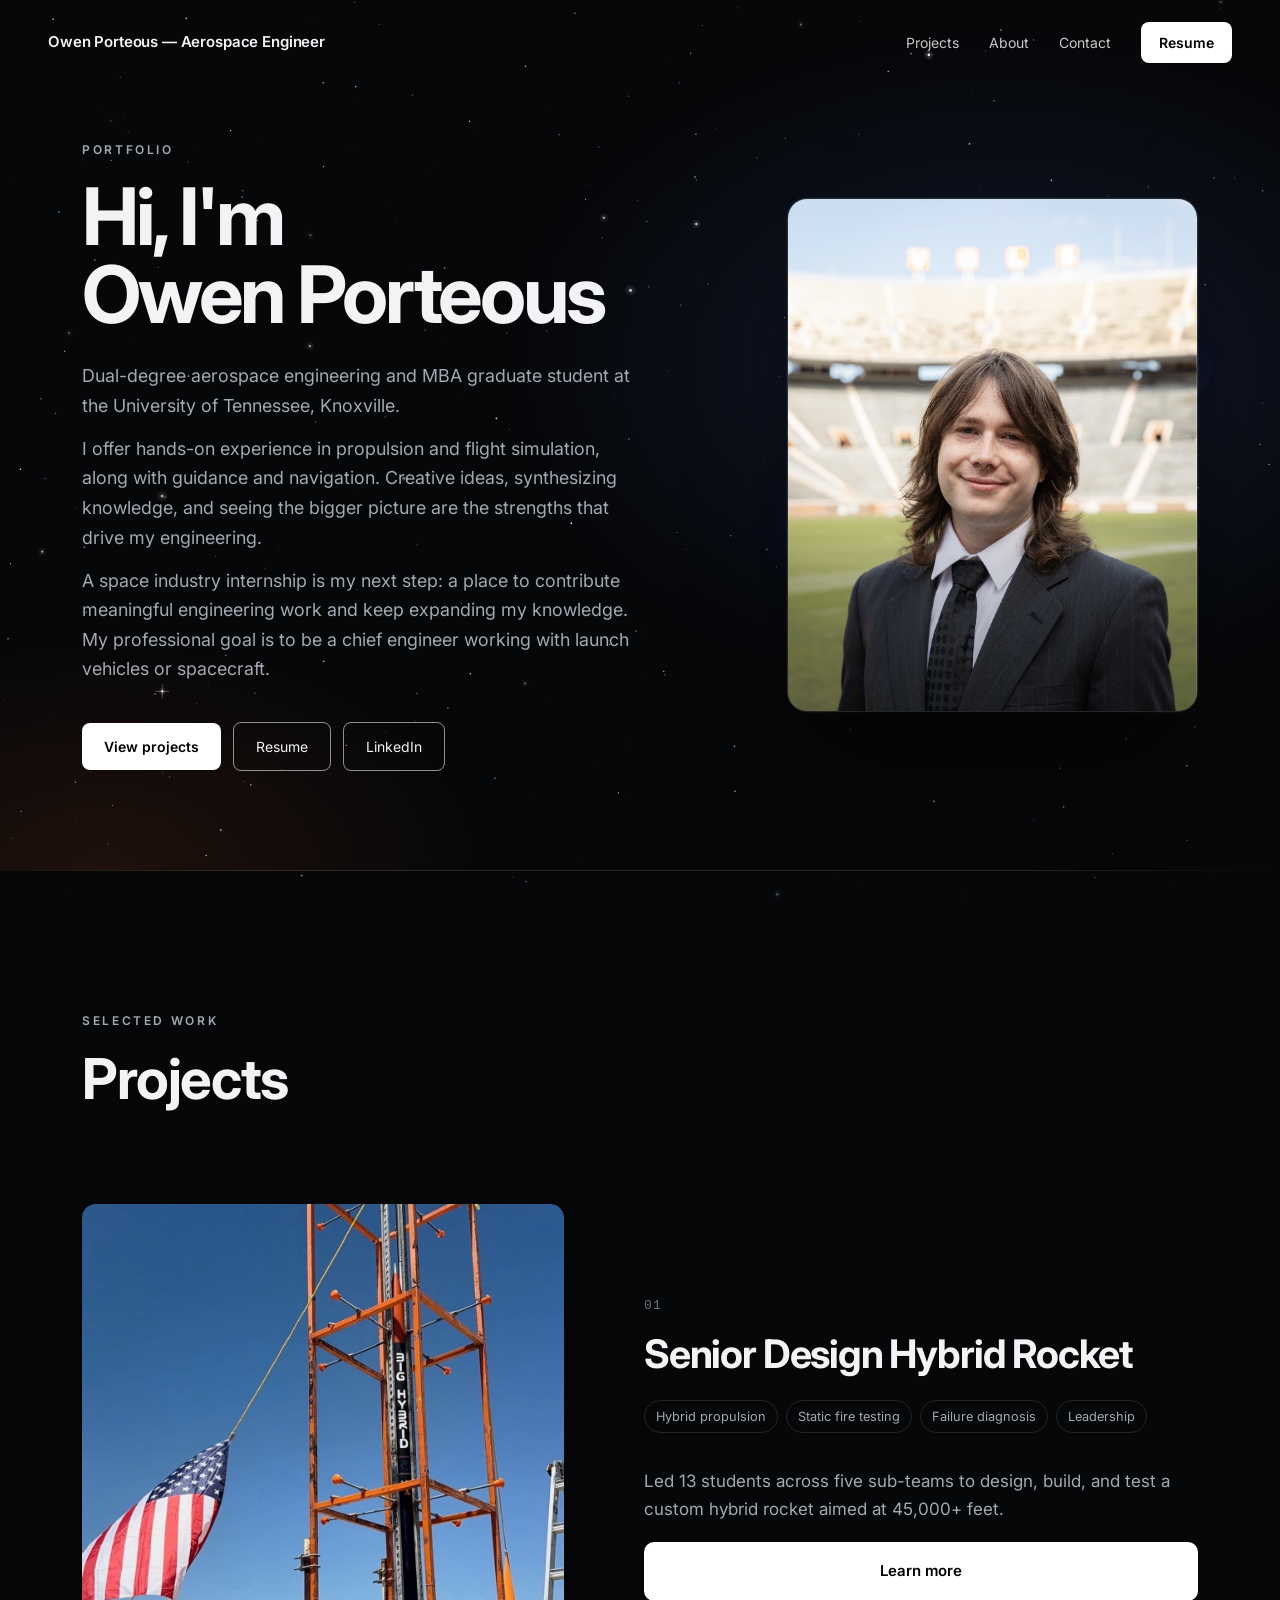
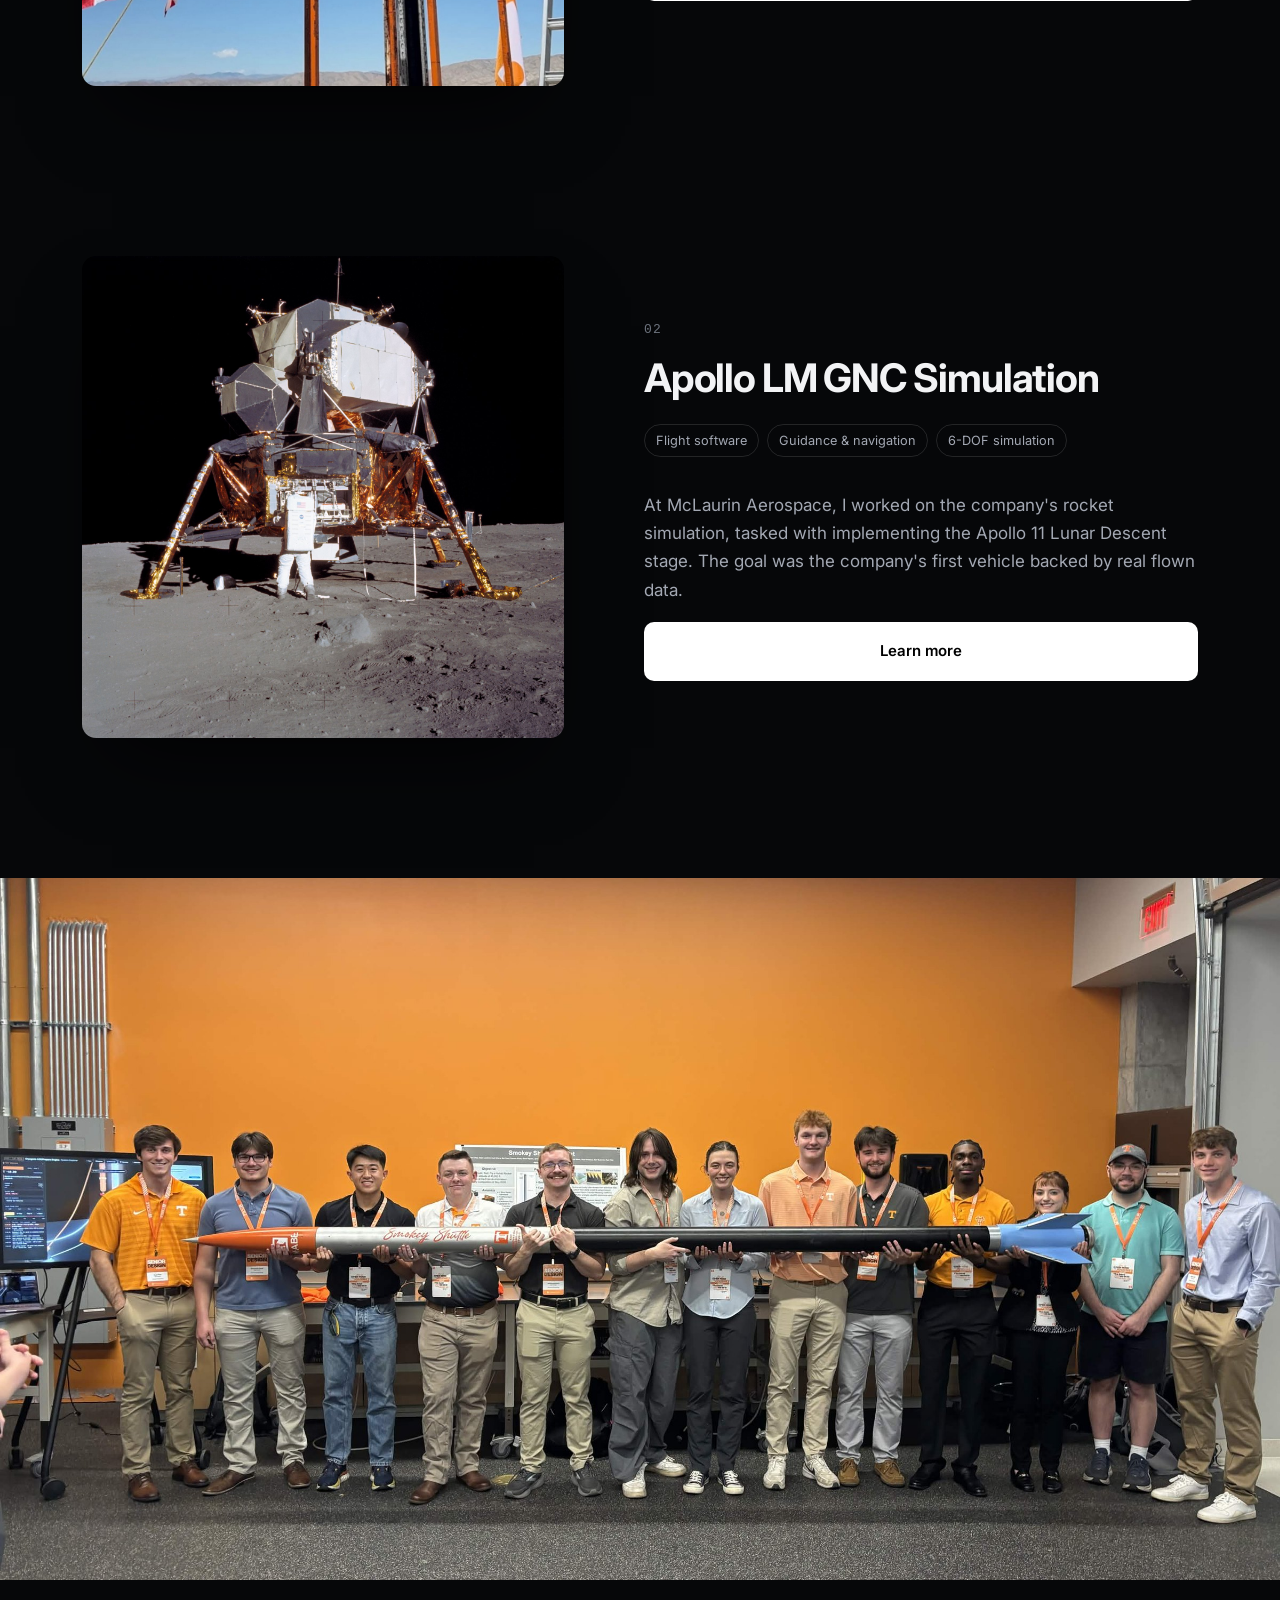
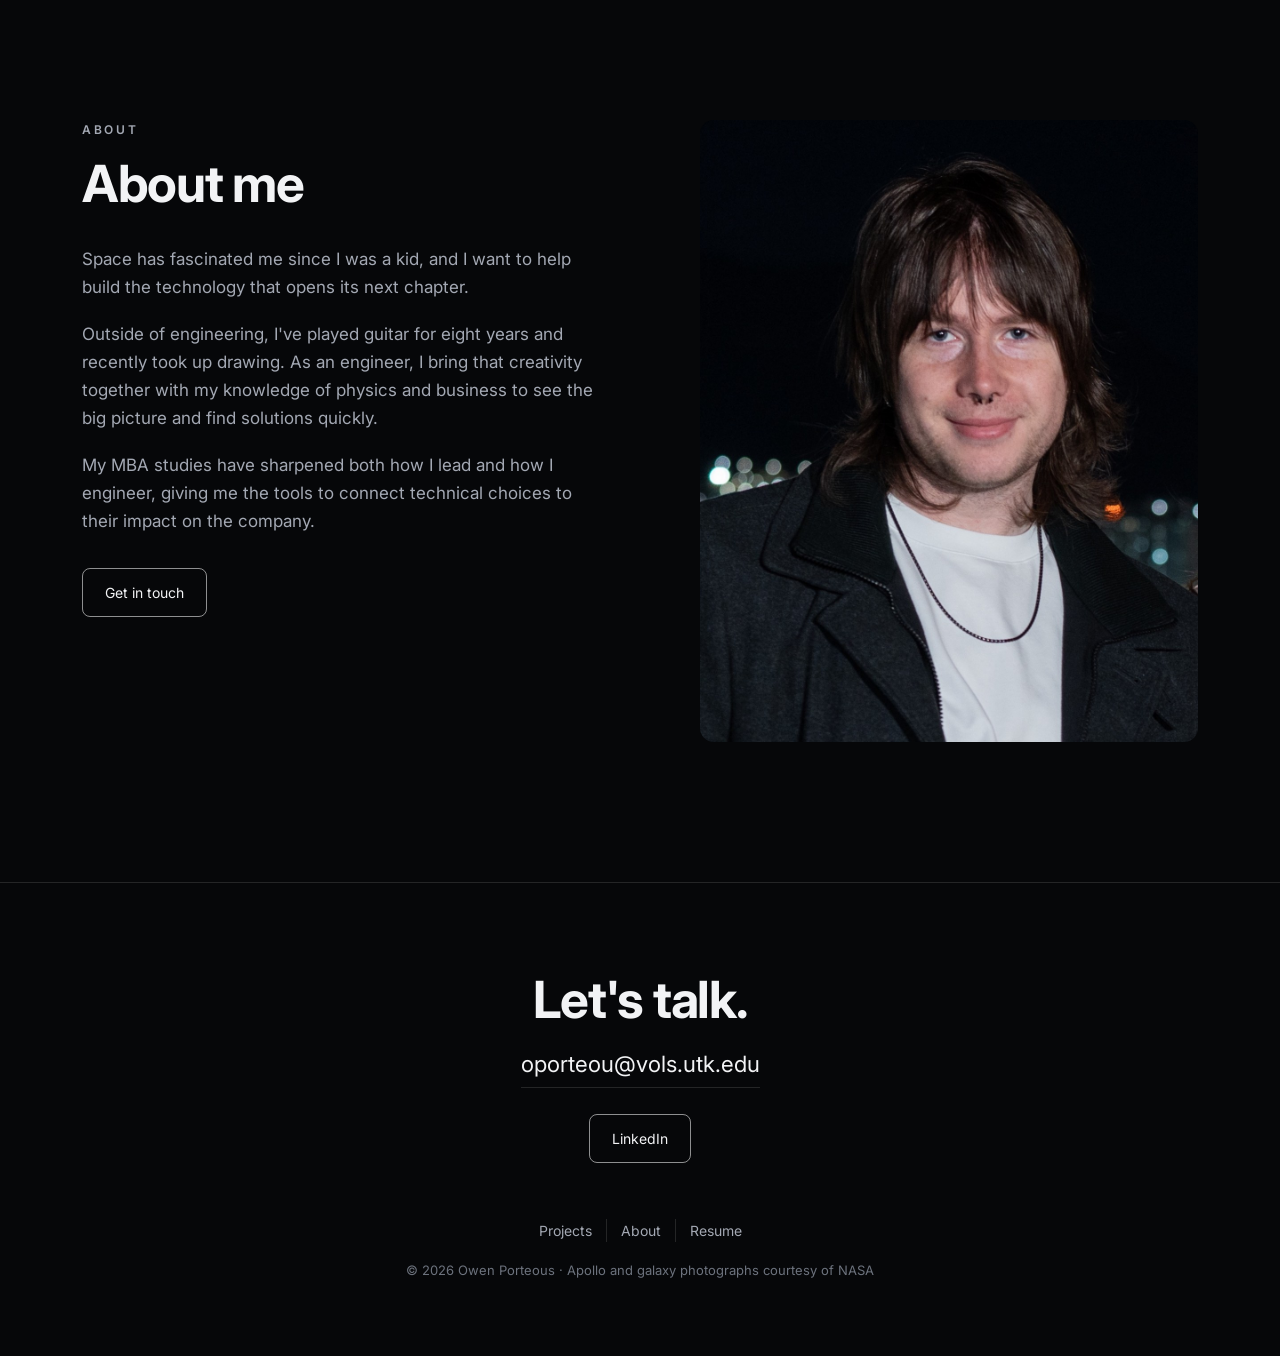
==== commit ee694459: "Owen's intro rewrite, paragraph breaks and Results heading Co-Authored-By: Claude Opus 5.5 <noreply@" ====
--- a/index.html
+++ b/index.html
@@ -36,7 +36,11 @@
       <div class="intro-copy">
         <span class="eyebrow">Portfolio</span>
         <h1>Hi, I'm<br>Owen Porteous</h1>
-        <p class="intro-sub">Dual-degree aerospace engineering and MBA graduate student at the University of Tennessee, Knoxville, with hands-on work in propulsion, flight simulation, and guidance and navigation. I am seeking a space industry internship where that experience can go to work on launch vehicles, spacecraft, or mission development.</p>
+        <div class="intro-sub">
+          <p>Dual-degree aerospace engineering and MBA graduate student at the University of Tennessee, Knoxville.</p>
+          <p>I offer hands-on experience in propulsion and flight simulation, along with guidance and navigation. Creative ideas, synthesizing knowledge, and seeing the bigger picture are the strengths that drive my engineering.</p>
+          <p>A space industry internship is my next step: a place to contribute meaningful engineering work and keep expanding my knowledge. My professional goal is to be a chief engineer working with launch vehicles or spacecraft.</p>
+        </div>
         <div class="intro-actions">
           <a class="btn-solid" href="#projects">View projects</a>
           <a class="btn-outline" href="assets/Owen-Porteous-Resume.pdf" target="_blank" rel="noopener">Resume</a>
@@ -101,7 +105,8 @@
         <span class="eyebrow">About</span>
         <h2>About me</h2>
         <p>Space has fascinated me since I was a kid, and I want to help build the technology that opens its next chapter.</p>
-        <p>Outside of engineering, I've played guitar for eight years and recently took up drawing. As an engineer, I bring that creativity together with my knowledge of physics and business to see the big picture and find solutions quickly. My MBA studies have sharpened both how I lead and how I engineer, giving me the tools to connect technical choices to their impact on the company.</p>
+        <p>Outside of engineering, I've played guitar for eight years and recently took up drawing. As an engineer, I bring that creativity together with my knowledge of physics and business to see the big picture and find solutions quickly.</p>
+        <p>My MBA studies have sharpened both how I lead and how I engineer, giving me the tools to connect technical choices to their impact on the company.</p>
         <a class="btn-outline" href="#contact">Get in touch</a>
       </div>
       <figure class="reveal">
--- a/style.css
+++ b/style.css
@@ -115,6 +115,8 @@
 }
 .intro h1 { font-size: clamp(3rem, 6.2vw, 5.4rem); letter-spacing: -0.04em; line-height: 0.98; }
 .intro-sub { margin: 28px 0 38px; max-width: 560px; font-size: clamp(1.05rem, 1.4vw, 1.2rem); color: var(--muted); }
+.intro-sub p { margin: 0 0 0.75em; }
+.intro-sub p:last-child { margin-bottom: 0; }
 .intro-actions { display: flex; flex-wrap: wrap; gap: 12px; align-items: center; }
 .intro-actions .btn-outline { margin-top: 0; }
 .btn-solid {
@@ -278,6 +280,17 @@
 
 .split-media.video { aspect-ratio: 16 / 9; }
 
+.doc-link { margin-top: 26px; }
+.doc-link a {
+  display: inline-block;
+  padding: 12px 22px;
+  border: 1px solid rgba(255, 255, 255, 0.55);
+  border-radius: 8px;
+  font-size: 14px;
+  transition: background 0.25s, color 0.25s;
+}
+.doc-link a:hover { background: #fff; color: #000; }
+
 .infra { display: grid; grid-template-columns: repeat(3, 1fr); border-top: 1px solid var(--line); border-bottom: 1px solid var(--line); }
 .infra-item { padding: 34px 28px 30px; }
 .infra-item + .infra-item { border-left: 1px solid var(--line); }
